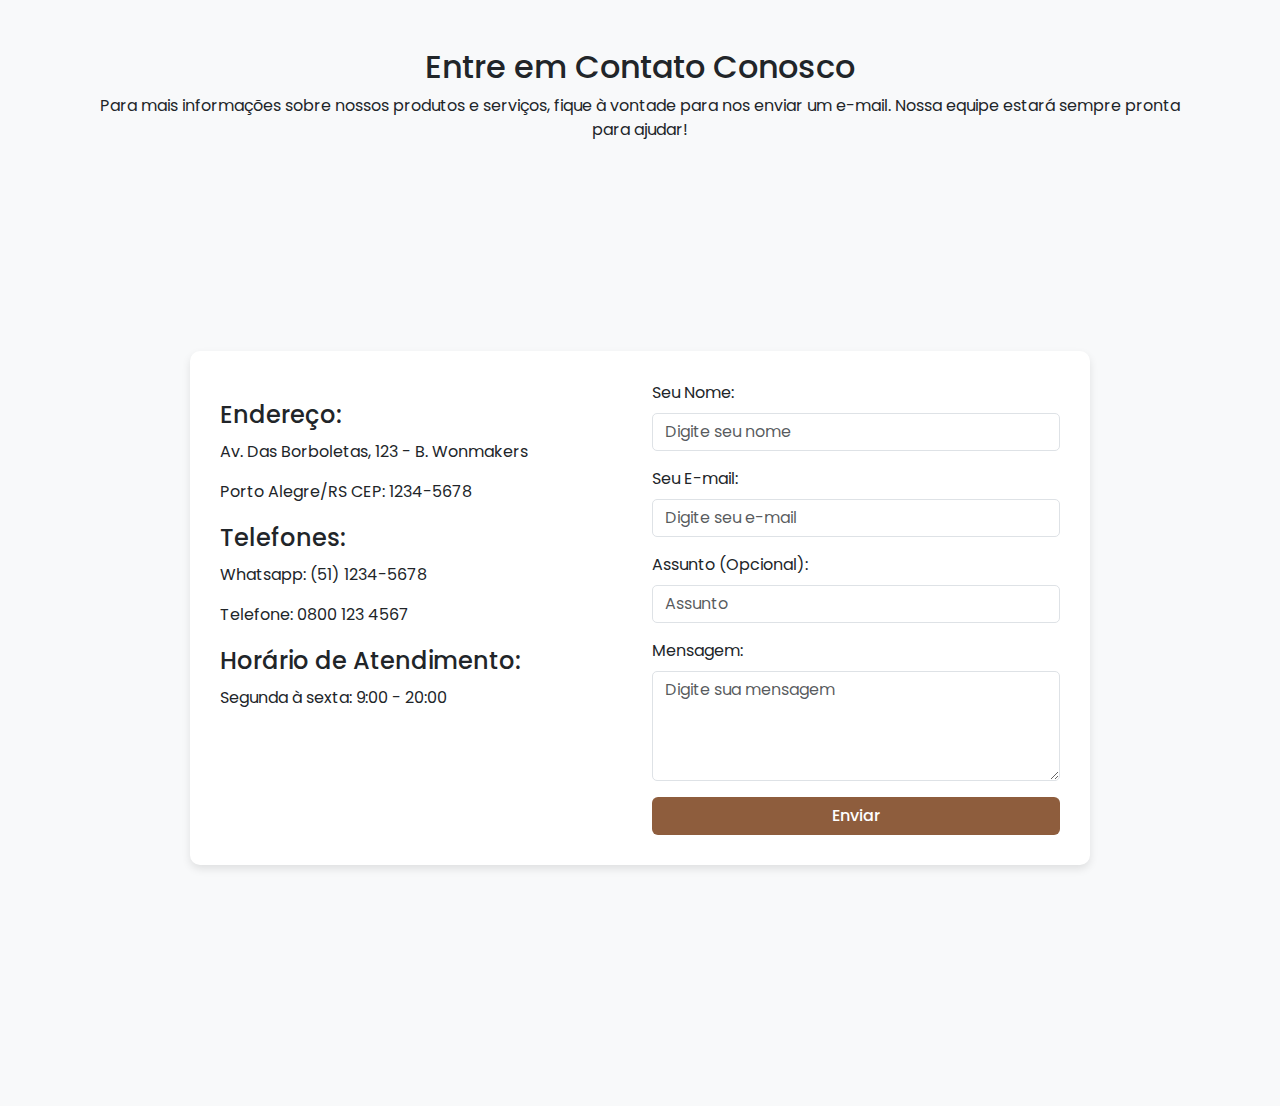
==== ecommerce/frontend/entrar_contato/entrar_contato.html @ 552c625b "criação front end" ====
<!DOCTYPE html>
<html lang="pt-BR">
<head>
    <meta charset="UTF-8">
    <meta name="viewport" content="width=device-width, initial-scale=1.0">
    <title>Entre em Contato</title>
    <link href="https://fonts.googleapis.com/css2?family=Poppins:wght@300;400;500;600&display=swap" rel="stylesheet">
    <link href="https://cdn.jsdelivr.net/npm/bootstrap@5.3.0-alpha1/dist/css/bootstrap.min.css" rel="stylesheet">
    <style>
        body {
            font-family: 'Poppins', sans-serif;
            background-color: #f8f9fa;
            margin: 0;
            padding: 0;
        }
        .contact-section {
            display: flex;
            justify-content: center;
            align-items: center;
            height: 100vh;
        }
        .contact-box {
            background-color: white;
            padding: 30px;
            border-radius: 10px;
            box-shadow: 0 4px 8px rgba(0, 0, 0, 0.1);
            max-width: 900px;
            width: 100%;
        }
        .form-control {
            border-radius: 5px;
        }
        .contact-info {
            margin-bottom: 30px;
        }
        .contact-info h4 {
    margin-top: 20px; 
}

.contact-info p {
    margin-top: 10px; /* Espaço acima de cada parágrafo */
}
        
        .btn-submit {
            background-color: #8e5d3d;
            color: white;
            font-weight: 500;
        }
        @media (max-width: 768px) {
            .contact-section {
                padding: 20px;
            }
        }

    </style>
</head>
<body>
    <section class="container my-5">
        <div class="row">
            <div class="col-md-12 text-center">
                <h2>Entre em Contato Conosco</h2>
                <p>Para mais informações sobre nossos produtos e serviços, fique à vontade para nos enviar um e-mail. Nossa equipe estará sempre pronta para ajudar!</p>
            </div>
      
<div class="contact-section">
    <div class="contact-box">
        <div class="row">
            <div class="col-md-6 contact-info">
                <h4>Endereço:</h4>
                <p>Av. Das Borboletas, 123 - B. Wonmakers</p>
                <p>Porto Alegre/RS CEP: 1234-5678</p>
            
                <h4>Telefones:</h4>
                <p>Whatsapp: (51) 1234-5678</p>
                <p>Telefone: 0800 123 4567</p>
                
                <h4>Horário de Atendimento:</h4>
                <p>Segunda à sexta: 9:00 - 20:00</p>
            </div>
            <div class="col-md-6">
                <form>
                    <div class="mb-3">
                        <label for="name" class="form-label">Seu Nome:</label>
                        <input type="text" class="form-control" id="name" placeholder="Digite seu nome">
                    </div>
                    <div class="mb-3">
                        <label for="email" class="form-label">Seu E-mail:</label>
                        <input type="email" class="form-control" id="email" placeholder="Digite seu e-mail">
                    </div>
                    <div class="mb-3">
                        <label for="subject" class="form-label">Assunto (Opcional):</label>
                        <input type="text" class="form-control" id="subject" placeholder="Assunto">
                    </div>
                    <div class="mb-3">
                        <label for="message" class="form-label">Mensagem:</label>
                        <textarea class="form-control" id="message" rows="4" placeholder="Digite sua mensagem"></textarea>
                    </div>
                    <button type="submit" class="btn btn-submit w-100">Enviar</button>
                </form>
            </div>
        </div>
    </div>
</div>

<script src="https://cdn.jsdelivr.net/npm/bootstrap@5.3.0-alpha1/dist/js/bootstrap.bundle.min.js"></script>
</body>
</html>
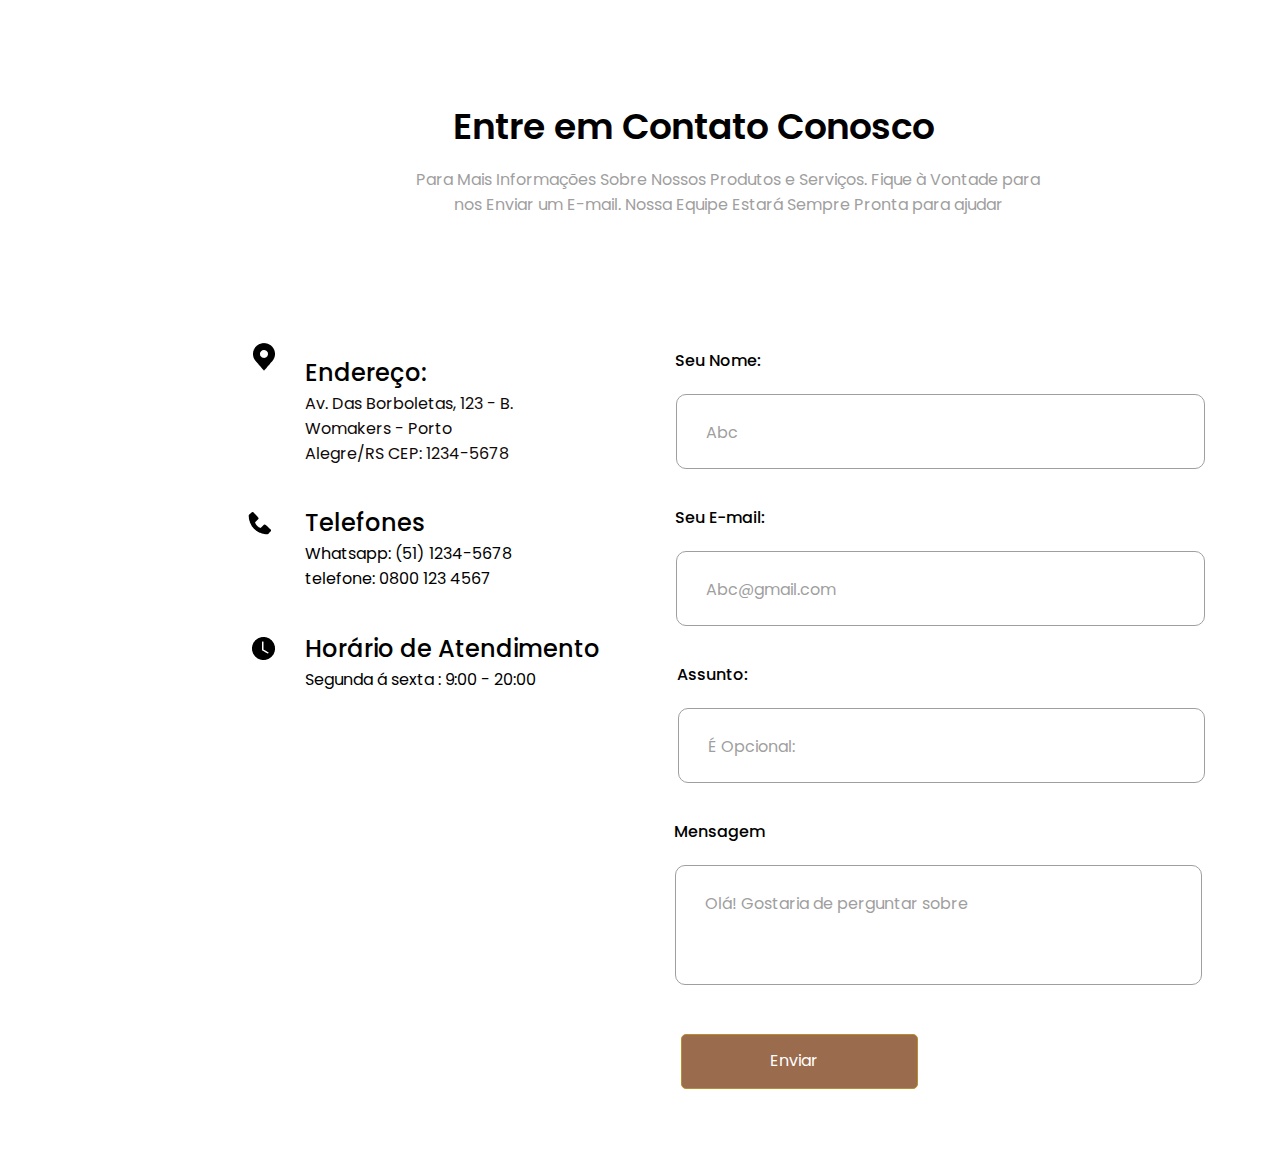
==== commit 8d0458ce: "Alterações na pagina sobre nos e contato" ====
--- a/ecommerce/frontend/entrar_contato/entrar_contato.html
+++ b/ecommerce/frontend/entrar_contato/entrar_contato.html
@@ -4,103 +4,80 @@
     <meta charset="UTF-8">
     <meta name="viewport" content="width=device-width, initial-scale=1.0">
     <title>Entre em Contato</title>
-    <link href="https://fonts.googleapis.com/css2?family=Poppins:wght@300;400;500;600&display=swap" rel="stylesheet">
-    <link href="https://cdn.jsdelivr.net/npm/bootstrap@5.3.0-alpha1/dist/css/bootstrap.min.css" rel="stylesheet">
-    <style>
-        body {
-            font-family: 'Poppins', sans-serif;
-            background-color: #f8f9fa;
-            margin: 0;
-            padding: 0;
-        }
-        .contact-section {
-            display: flex;
-            justify-content: center;
-            align-items: center;
-            height: 100vh;
-        }
-        .contact-box {
-            background-color: white;
-            padding: 30px;
-            border-radius: 10px;
-            box-shadow: 0 4px 8px rgba(0, 0, 0, 0.1);
-            max-width: 900px;
-            width: 100%;
-        }
-        .form-control {
-            border-radius: 5px;
-        }
-        .contact-info {
-            margin-bottom: 30px;
-        }
-        .contact-info h4 {
-    margin-top: 20px; 
-}
-
-.contact-info p {
-    margin-top: 10px; /* Espaço acima de cada parágrafo */
-}
-        
-        .btn-submit {
-            background-color: #8e5d3d;
-            color: white;
-            font-weight: 500;
-        }
-        @media (max-width: 768px) {
-            .contact-section {
-                padding: 20px;
-            }
-        }
-
-    </style>
+    <link rel="stylesheet" href="./entrar_contato.css" />
+<link rel="stylesheet" href="https://fonts.googleapis.com/css2?family=Poppins:wght@400;500;600&display=swap" />
+    
 </head>
 <body>
-    <section class="container my-5">
-        <div class="row">
-            <div class="col-md-12 text-center">
-                <h2>Entre em Contato Conosco</h2>
-                <p>Para mais informações sobre nossos produtos e serviços, fique à vontade para nos enviar um e-mail. Nossa equipe estará sempre pronta para ajudar!</p>
-            </div>
-      
-<div class="contact-section">
-    <div class="contact-box">
-        <div class="row">
-            <div class="col-md-6 contact-info">
-                <h4>Endereço:</h4>
-                <p>Av. Das Borboletas, 123 - B. Wonmakers</p>
-                <p>Porto Alegre/RS CEP: 1234-5678</p>
-            
-                <h4>Telefones:</h4>
-                <p>Whatsapp: (51) 1234-5678</p>
-                <p>Telefone: 0800 123 4567</p>
-                
-                <h4>Horário de Atendimento:</h4>
-                <p>Segunda à sexta: 9:00 - 20:00</p>
-            </div>
-            <div class="col-md-6">
-                <form>
-                    <div class="mb-3">
-                        <label for="name" class="form-label">Seu Nome:</label>
-                        <input type="text" class="form-control" id="name" placeholder="Digite seu nome">
-                    </div>
-                    <div class="mb-3">
-                        <label for="email" class="form-label">Seu E-mail:</label>
-                        <input type="email" class="form-control" id="email" placeholder="Digite seu e-mail">
-                    </div>
-                    <div class="mb-3">
-                        <label for="subject" class="form-label">Assunto (Opcional):</label>
-                        <input type="text" class="form-control" id="subject" placeholder="Assunto">
-                    </div>
-                    <div class="mb-3">
-                        <label for="message" class="form-label">Mensagem:</label>
-                        <textarea class="form-control" id="message" rows="4" placeholder="Digite sua mensagem"></textarea>
-                    </div>
-                    <button type="submit" class="btn btn-submit w-100">Enviar</button>
-                </form>
-            </div>
-        </div>
-    </div>
-</div>
+
+  	
+  	<div class="contato-parent">
+    		<div class="contato">
+    		</div>
+    		<div class="entre-em-contato">Entre em Contato Conosco</div>
+    		<div class="para-mais-informaes">Para Mais Informações Sobre Nossos Produtos e Serviços. Fique à Vontade para nos Enviar um E-mail. Nossa Equipe Estará Sempre Pronta para ajudar</div>
+    		<div class="group-parent">
+      			<div class="vector-parent">
+        				
+        				<img class="vector-icon" alt="" src="../Assets/Vector.png">
+        				
+        				<img class="bxsphone-icon" alt="" src="../Assets/bxs_phone.png">
+        				
+        				<div class="endereo">Endereço:</div>
+        				<div class="horrio-de-atendimento">Horário de Atendimento</div>
+        				<div class="telefones">Telefones</div>
+        				<div class="av-das-borboletas">Av. Das Borboletas, 123 - B. Womakers - Porto Alegre/RS CEP: 1234-5678</div>
+        				<div class="segunda-sexta-container">
+          					<p class="segunda-sexta">Segunda á sexta : 9:00 - 20:00</p>
+        				</div>
+        				<div class="whatsapp-51-1234-5678-container">
+          					<p class="segunda-sexta">Whatsapp: (51) 1234-5678</p>
+          					<p class="segunda-sexta">telefone: 0800 123 4567</p>
+        				</div>
+        				<img class="biclock-fill-icon" alt="" src="../Assets/bi_clock-fill.png">
+        				
+      			</div>
+      			<div class="group-wrapper">
+        				<div class="rectangle-parent">
+          					<div class="group-item">
+          					</div>
+          					<div class="group-container">
+            						<div class="rectangle-group">
+              							<div class="group-inner">
+              							</div>
+              							<div class="enviar">Enviar</div>
+            						</div>
+            						<div class="seu-nome-parent">
+              							<div class="seu-nome">Seu Nome:</div>
+              							<div class="rectangle-div">
+              							</div>
+            						</div>
+            						<div class="seu-e-mail-parent">
+              							<div class="seu-e-mail">Seu E-mail:</div>
+              							<div class="rectangle-div">
+              							</div>
+              							<div class="abcgmailcom">Abc@gmail.com</div>
+            						</div>
+            						<div class="assunto-parent">
+              							<div class="assunto">Assunto:</div>
+              							<div class="group-child2">
+              							</div>
+              							<div class="abcgmailcom">É Opcional:</div>
+            						</div>
+            						<div class="mensagem-parent">
+              							<div class="mensagem">Mensagem</div>
+              							<div class="group-child3">
+              							</div>
+              							<div class="abcgmailcom">Olá! Gostaria de perguntar sobre</div>
+            						</div>
+            						<div class="abc">Abc</div>
+          					</div>
+        				</div>
+      			</div>
+    		</div>
+  	</div>
+  	
+  	
 
 <script src="https://cdn.jsdelivr.net/npm/bootstrap@5.3.0-alpha1/dist/js/bootstrap.bundle.min.js"></script>
 </body>
--- a/ecommerce/frontend/entrar_contato/entrar_contato.css
+++ b/ecommerce/frontend/entrar_contato/entrar_contato.css
@@ -0,0 +1,294 @@
+.contato {
+    position: absolute;
+    top: 0px;
+    left: 0px;
+    background-color: #fff;
+    width: 1440px;
+    height: 1144px;
+}
+.entre-em-contato {
+    position: absolute;
+    top: 91px;
+    left: 440px;
+    font-weight: 600;
+    display: inline-block;
+    width: 491px;
+}
+.para-mais-informaes {
+    position: absolute;
+    top: 159px;
+    left: 398px;
+    font-size: 16px;
+    color: #9f9f9f;
+    display: inline-block;
+    width: 644px;
+}
+.group-child {
+    position: absolute;
+    top: 0px;
+    left: 0px;
+    width: 393px;
+    height: 537px;
+}
+.vector-icon {
+    position: absolute;
+    height: 5.14%;
+    width: 5.6%;
+    top: 6.54%;
+    right: 92.37%;
+    bottom: 88.32%;
+    left: 2.04%;
+    max-width: 100%;
+    overflow: hidden;
+    max-height: 100%;
+}
+.bxsphone-icon {
+    position: absolute;
+    top: 200px;
+    left: 0px;
+    width: 30px;
+    height: 30px;
+    overflow: hidden;
+}
+.endereo {
+    position: absolute;
+    top: 47px;
+    left: 60px;
+    font-weight: 500;
+}
+.horrio-de-atendimento {
+    position: absolute;
+    top: 323px;
+    left: 60px;
+    font-weight: 500;
+}
+.telefones {
+    position: absolute;
+    top: 197px;
+    left: 60px;
+    font-weight: 500;
+}
+.av-das-borboletas {
+    position: absolute;
+    top: 83px;
+    left: 60px;
+    font-size: 16px;
+    color: #0f0909;
+    display: inline-block;
+    width: 212px;
+}
+.segunda-sexta {
+    margin: 0;
+}
+.segunda-sexta-container {
+    position: absolute;
+    top: 359px;
+    left: 60px;
+    font-size: 16px;
+    display: inline-block;
+    width: 263px;
+}
+.whatsapp-51-1234-5678-container {
+    position: absolute;
+    top: 233px;
+    left: 60px;
+    font-size: 16px;
+    display: inline-block;
+    width: 212px;
+}
+.biclock-fill-icon {
+    position: absolute;
+    top: 329px;
+    left: 7px;
+    width: 23px;
+    height: 23px;
+    overflow: hidden;
+}
+.vector-parent {
+    position: absolute;
+    top: 79px;
+    left: 0px;
+    width: 393px;
+    height: 537px;
+}
+.group-item {
+    position: absolute;
+    top: 0px;
+    left: 0px;
+    background-color: #fff;
+    width: 635px;
+    height: 923px;
+}
+.group-inner {
+    position: absolute;
+    top: 0px;
+    left: 0px;
+    border-radius: 5px;
+    background-color: #9a6b4d;
+    border: 1px solid #b88e2f;
+    box-sizing: border-box;
+    width: 237px;
+    height: 55px;
+}
+.enviar {
+    position: absolute;
+    top: 13.75px;
+    left: 89px;
+    display: inline-block;
+    width: 59.2px;
+    height: 27.5px;
+}
+.rectangle-group {
+    position: absolute;
+    top: 686px;
+    left: 7px;
+    width: 237px;
+    height: 55px;
+    color: #fff;
+}
+.seu-nome {
+    position: absolute;
+    top: 0px;
+    left: 0px;
+    font-weight: 500;
+    display: inline-block;
+    width: 111.3px;
+}
+.rectangle-div {
+    position: absolute;
+    top: 46px;
+    left: 1.25px;
+    border-radius: 10px;
+    background-color: #fff;
+    border: 1px solid #9f9f9f;
+    box-sizing: border-box;
+    width: 528.8px;
+    height: 75px;
+}
+.seu-nome-parent {
+    position: absolute;
+    top: 0px;
+    left: 1px;
+    width: 530px;
+    height: 121px;
+}
+.seu-e-mail {
+    position: absolute;
+    top: 0px;
+    left: 0px;
+    font-weight: 500;
+    display: inline-block;
+    width: 143.8px;
+}
+.abcgmailcom {
+    position: absolute;
+    top: 72px;
+    left: 31px;
+    color: #9f9f9f;
+}
+.seu-e-mail-parent {
+    position: absolute;
+    top: 157px;
+    left: 1px;
+    width: 530px;
+    height: 121px;
+}
+.assunto {
+    position: absolute;
+    top: 0px;
+    left: 0px;
+    font-weight: 500;
+    display: inline-block;
+    width: 76px;
+}
+.group-child2 {
+    position: absolute;
+    top: 46px;
+    left: 1.25px;
+    border-radius: 10px;
+    background-color: #fff;
+    border: 1px solid #9f9f9f;
+    box-sizing: border-box;
+    width: 526.8px;
+    height: 75px;
+}
+.assunto-parent {
+    position: absolute;
+    top: 314px;
+    left: 3px;
+    width: 528px;
+    height: 121px;
+}
+.mensagem {
+    position: absolute;
+    top: 0px;
+    left: 0px;
+    font-weight: 500;
+    display: inline-block;
+    width: 144px;
+}
+.group-child3 {
+    position: absolute;
+    top: 46px;
+    left: 1px;
+    border-radius: 10px;
+    background-color: #fff;
+    border: 1px solid #9f9f9f;
+    box-sizing: border-box;
+    width: 527px;
+    height: 120px;
+}
+.mensagem-parent {
+    position: absolute;
+    top: 471px;
+    left: 0px;
+    width: 528px;
+    height: 166px;
+}
+.abc {
+    position: absolute;
+    top: 72px;
+    left: 32px;
+    color: #9f9f9f;
+}
+.group-container {
+    position: absolute;
+    top: 119px;
+    left: 52px;
+    width: 531px;
+    height: 741px;
+}
+.rectangle-parent {
+    position: absolute;
+    top: 0px;
+    left: 0px;
+    width: 635px;
+    height: 923px;
+}
+.group-wrapper {
+    position: absolute;
+    top: 0px;
+    left: 377px;
+    width: 635px;
+    height: 923px;
+    font-size: 16px;
+}
+.group-parent {
+    position: absolute;
+    top: 221px;
+    left: 237px;
+    width: 1012px;
+    height: 923px;
+    text-align: left;
+    font-size: 24px;
+}
+.contato-parent {
+    width: 100%;
+    position: relative;
+    height: 1144px;
+    text-align: center;
+    font-size: 36px;
+    color: #000;
+    font-family: Poppins;
+}
+
